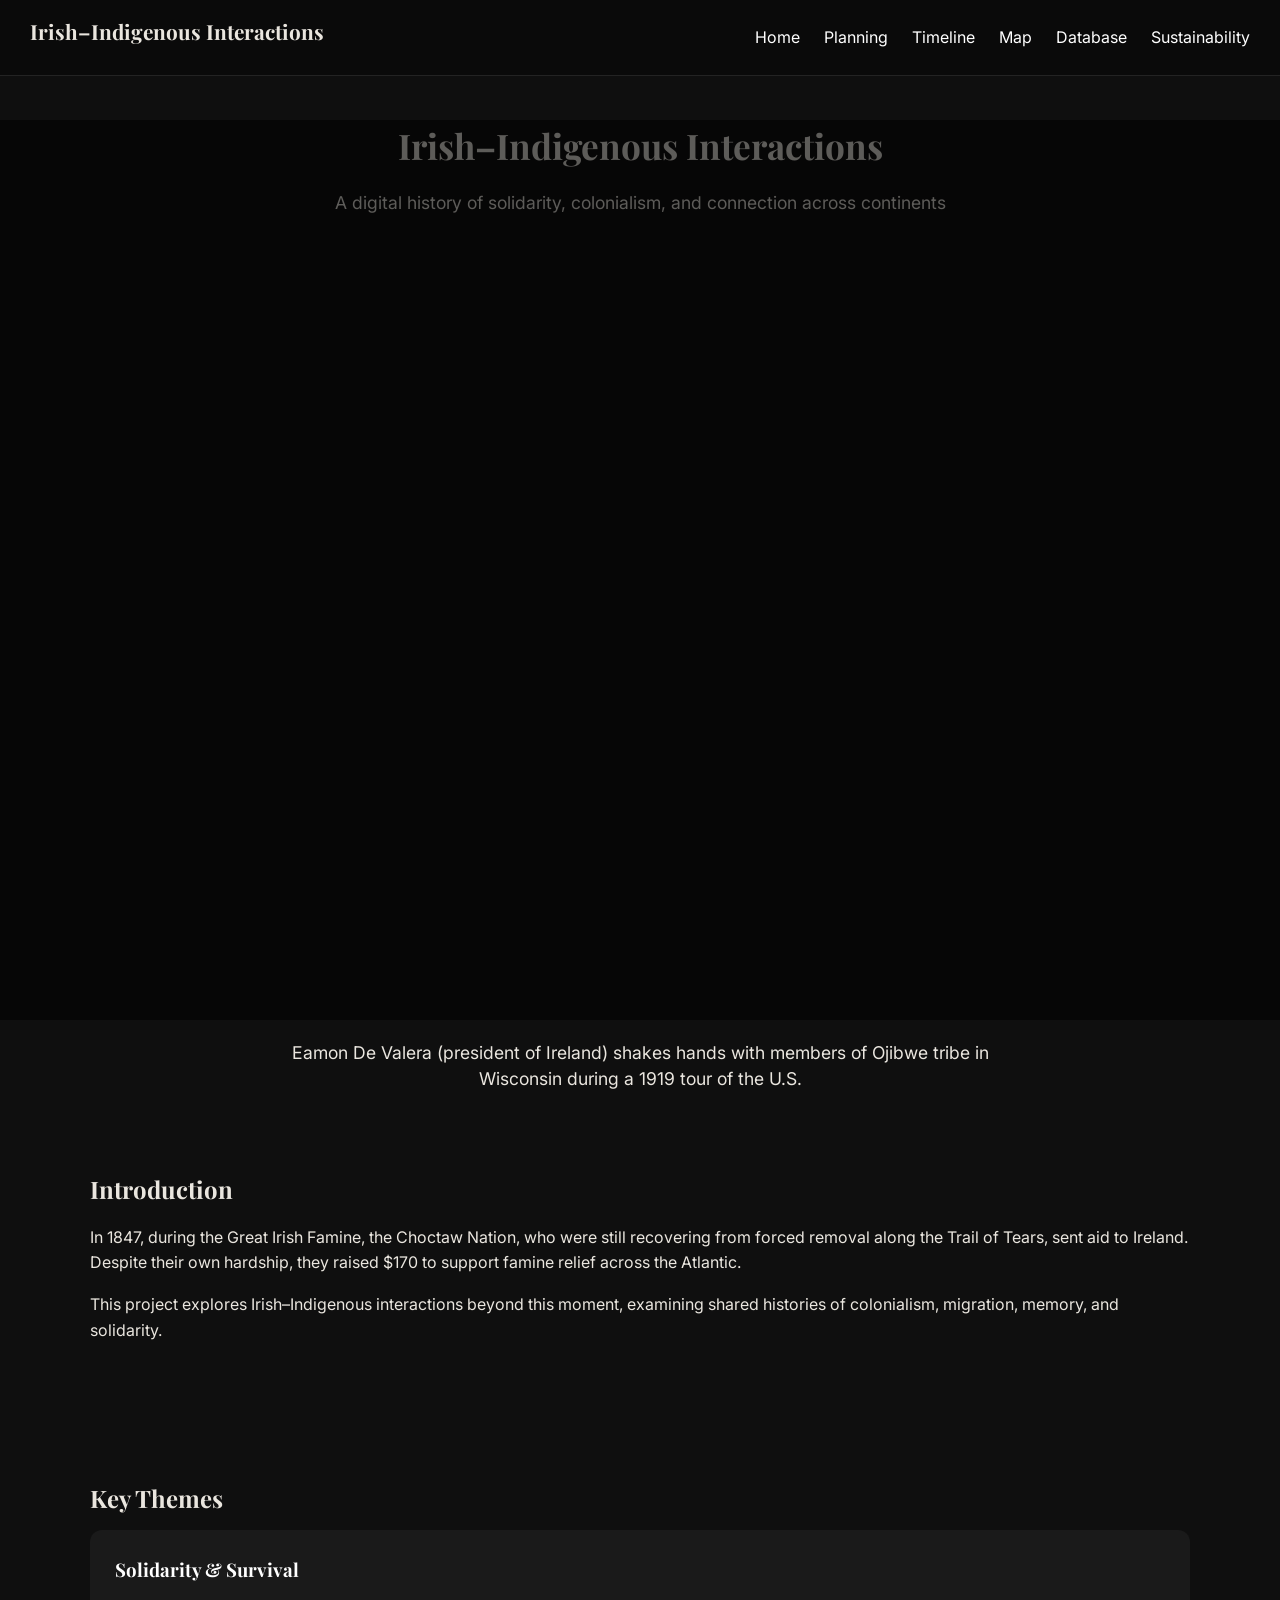
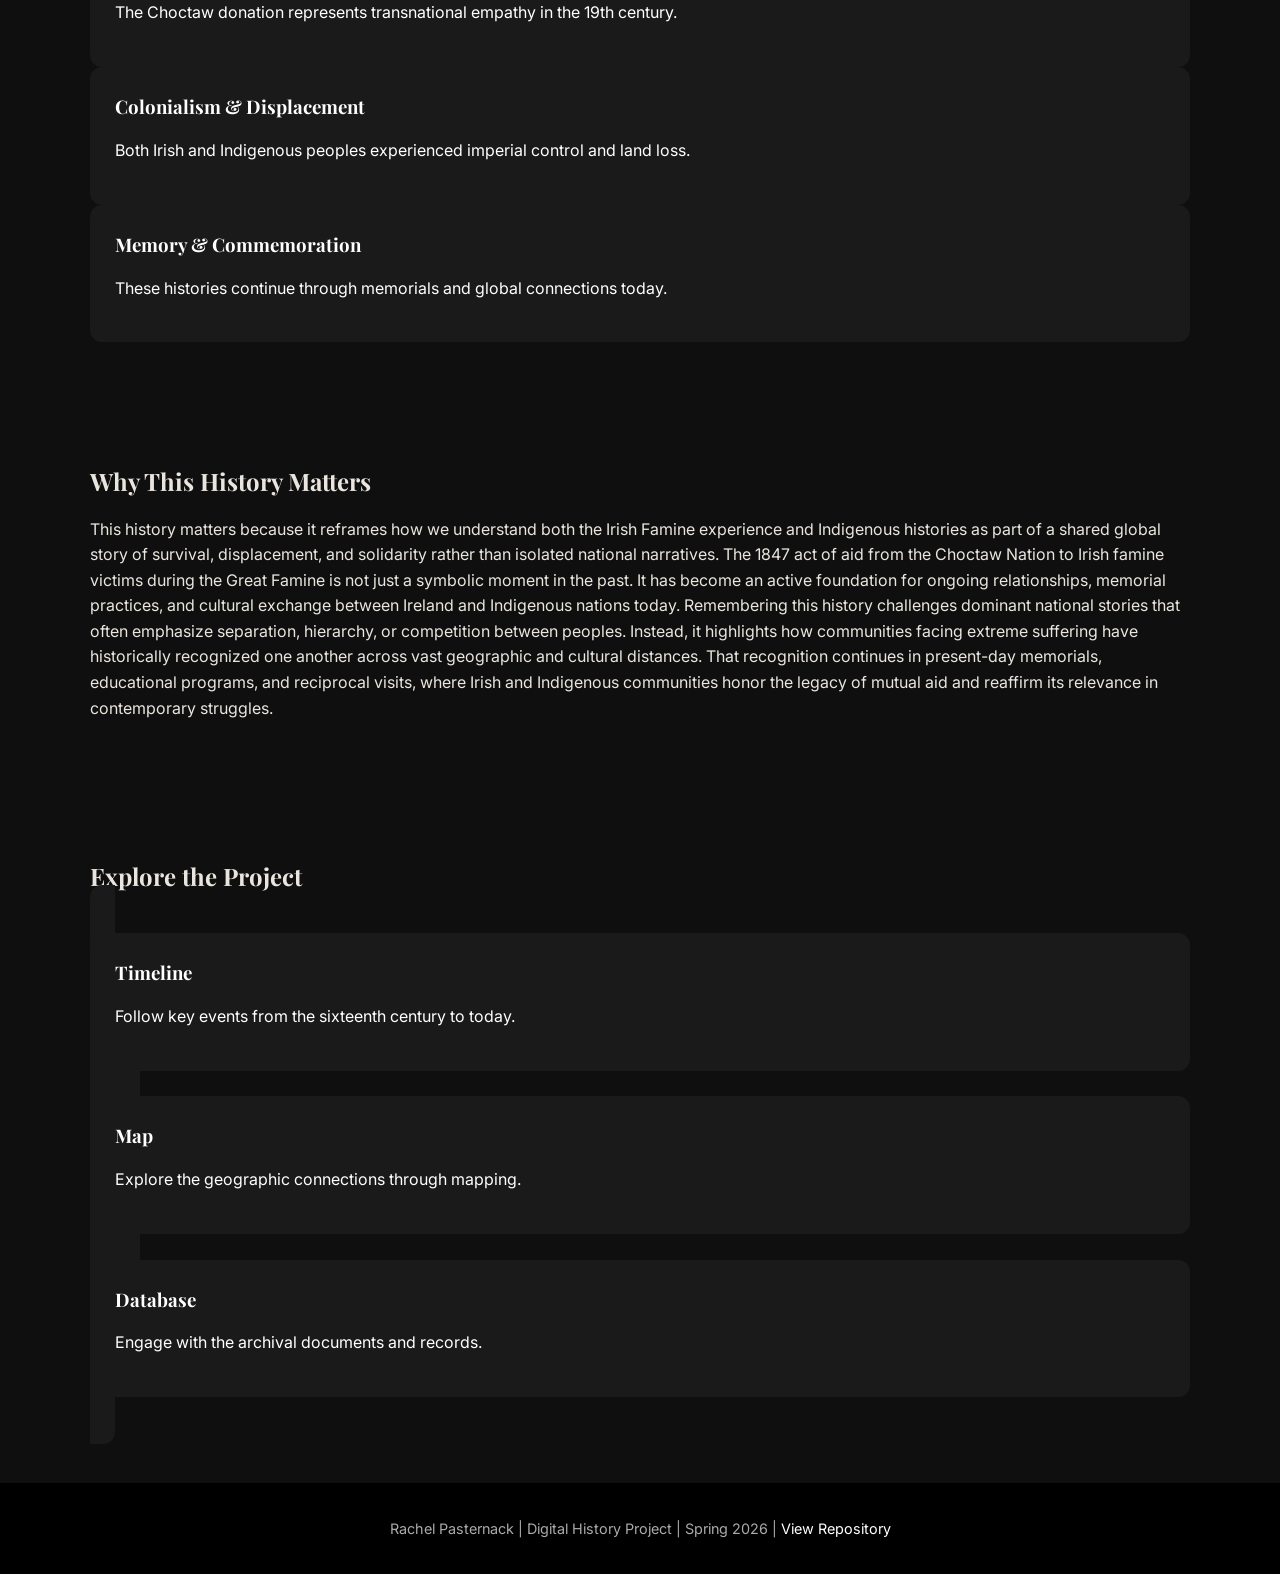
==== index.html @ ddba6d50 "Fix Main Text" ====
<!DOCTYPE html>
<html lang="en">
<head>
  <meta charset="UTF-8">
  <title>Irish–Indigenous Interactions</title>
  <meta name="viewport" content="width=device-width, initial-scale=1.0">

  <!-- External CSS -->
  <link rel="stylesheet" href="style.css">

  <!-- Fonts -->
  <link href="https://fonts.googleapis.com/css2?family=Playfair+Display:wght@400;700&family=Inter:wght@300;400;600&display=swap" rel="stylesheet">
</head>

<body>

<!-- NAVBAR -->
<nav>
  <div class="nav-container">
    <h1 class="logo">Irish–Indigenous Interactions</h1>
    <div class="nav-links">
      <a href="index.html">Home</a>
      <a href="planning.html">Planning</a>
      <a href="timeline.html">Timeline</a>
      <a href="map.html">Map</a>
      <a href="database.html">Database</a>
      <a href="sustainability.html">Sustainability</a>
    </div>
  </div>
</nav>

<!-- HERO -->
<header class="hero">
  <div class="overlay"></div>
  <div class="hero-caption">
    <h1>Irish–Indigenous Interactions</h1>
    <p>A digital history of solidarity, colonialism, and connection across continents</p>
  </div>
</header>

  <!-- Caption -->
  <div class="hero-caption">
    <p>
      Eamon De Valera (president of Ireland) shakes hands with members of Ojibwe tribe in Wisconsin during a 1919 tour of the U.S.
    </p>
  <header aria-label="Eamon De Valera shaking hands with members of the Ojibwe Nation in 1919 Wisconsin"></header>
  </div>
</header>

<!-- INTRO -->
<section class="section light">
  <div class="container">
    <h2>Introduction</h2>
    <p>
      In 1847, during the Great Irish Famine, the Choctaw Nation, who were still recovering from forced removal along the Trail of Tears, sent aid to Ireland. Despite their own hardship, they raised $170 to support famine relief across the Atlantic.
    </p>

    <p>
      This project explores Irish–Indigenous interactions beyond this moment, examining shared histories of colonialism, migration, memory, and solidarity.
    </p>
  </div>
</section>

<!-- THEMES -->
<section class="section dark">
  <div class="container">
    <h2>Key Themes</h2>

    <div class="grid">

      <div class="card">
        <h3>Solidarity & Survival</h3>
        <p>The Choctaw donation represents transnational empathy in the 19th century.</p>
      </div>

      <div class="card">
        <h3>Colonialism & Displacement</h3>
        <p>Both Irish and Indigenous peoples experienced imperial control and land loss.</p>
      </div>

      <div class="card">
        <h3>Memory & Commemoration</h3>
        <p>These histories continue through memorials and global connections today.</p>
      </div>

    </div>
  </div>
</section>

<!-- WHY IT MATTERS -->
<section class="section light">
  <div class="container">
    <h2>Why This History Matters</h2>

    <p>
      This history matters because it reframes how we understand both the Irish Famine experience and Indigenous histories as part of a shared global story of survival, displacement, and solidarity rather than isolated national narratives. The 1847 act of aid from the Choctaw Nation to Irish famine victims during the Great Famine is not just a symbolic moment in the past. It has become an active foundation for ongoing relationships, memorial practices, and cultural exchange between Ireland and Indigenous nations today. Remembering this history challenges dominant national stories that often emphasize separation, hierarchy, or competition between peoples. Instead, it highlights how communities facing extreme suffering have historically recognized one another across vast geographic and cultural distances. That recognition continues in present-day memorials, educational programs, and reciprocal visits, where Irish and Indigenous communities honor the legacy of mutual aid and reaffirm its relevance in contemporary struggles.
    </p>
  </div>
</section>

<!-- EXPLORE -->
<section class="section dark">
  <div class="container">
    <h2>Explore the Project</h2>

    <div class="grid">
      
      <a href="timeline.html" class="card">
        <div class="card">
          <h3>Timeline</h3>
          <p>Follow key events from the sixteenth century to today.</p>
        </div>
      </a>

      <a href="map.html" class="card">
        <div class="card">
          <h3>Map</h3>
          <p>Explore the geographic connections through mapping.</p>
        </div>
      </a>

      <a href="database.html" class="card">
        <div class="card">
          <h3>Database</h3>
          <p>Engage with the archival documents and records.</p>
        </div>
      </a>

    </div>
  </div>
</section>

<!-- FOOTER -->
<footer>
  <p>
    Rachel Pasternack | Digital History Project | Spring 2026 |
    <a href="https://github.com/rapasternack/Digital-History" target="_blank">View Repository</a>
  </p>
</footer>

</body>
</html>
---- style.css ----
/* =========================
   GLOBAL
========================= */
body {
  margin: 0;
  padding-top: 100px;
  font-family: 'Inter', sans-serif;
  background-color: #0f0f0f;
  color: #eae6df;
  line-height: 1.6;
}

h1, h2, h3 {
  font-family: 'Playfair Display', serif;
  margin: 0 0 12px 0;
}

/* container */
.container {
  max-width: 1100px;
  margin: auto;
  padding: 60px 20px;
}

/* =========================
   GLOBAL LINKS
========================= */

a {
  color: #ffffff;
  text-decoration: none;
}

a:visited {
  color: #ffffff;
}

a:hover {
  color: #c2a878;
  text-decoration: underline;
}

/* =========================
   NAV
========================= */
nav {
  position: fixed;
  top: 0;
  width: 100%;
  z-index: 1000;
  background: rgba(10,10,10,0.9);
  backdrop-filter: blur(6px);
  border-bottom: 1px solid rgba(255,255,255,0.1);
}

.nav-container {
  display: flex;
  justify-content: space-between;
  align-items: center;
  padding: 15px 30px;
}

.logo {
  font-size: 1.3rem;
}

.nav-links a {
  color: white;
  margin-left: 20px;
  text-decoration: none;
}

/* =========================
   HERO BACKGROUND
========================= */
.hero {
  height: 100vh;
  background: url('images/irish-indigenous.jpg') center/cover no-repeat;
  position: relative;
  justify-content: center;
  align-items: center;
}

/* DARK OVERLAY */
.overlay {
  position: absolute;
  inset: 0;
  background: rgba(0, 0, 0, 0.6);

  display: flex;
  flex-direction: column;
  justify-content: center;
  align-items: center;
  text-align: center;

}

/* HERO TEXT (TITLE + SUBTITLE) */
.overlay h1 {
  font-size: 4rem;        
  text-align: center;
  margin-bottom: 10px;
}

.overlay p {
  font-size: 1.5rem;     
  text-align: center;
  max-width: 800px;
  margin: 0 auto;
}

/* IMAGE CAPTION */
.hero-caption {
  font-size: 1.1rem;
  text-align: center;
  max-width: 700px;
  margin: 20px auto 0 auto;
  line-height: 1.5;
}

/* =========================
   MAIN CONTENT
========================= */
.container {
  padding: 60px 20px;
  max-width: 1100px;
  margin: auto;
}

/* CARD GRID */
.card-grid {
  display: grid;
  grid-template-columns: repeat(auto-fit, minmax(250px, 1fr));
  gap: 25px;
}

/* CARD STYLE */
.card {
  background: #1a1a1a;
  padding: 25px;
  border-radius: 12px;
  text-decoration: none;
  color: white;

  transition: transform 0.2s ease, box-shadow 0.2s ease;
}

.card h2 {
  font-family: 'Playfair Display', serif;
  margin-bottom: 10px;
}

.card:hover {
  transform: translateY(-5px);
  box-shadow: 0 10px 25px rgba(0,0,0,0.4);
}

/* =========================
   TIMELINE
========================= */
.timeline {
  margin: 60px 0;
  border-left: 2px solid rgba(255,255,255,0.15);
  padding-left: 40px;
}

/* MAIN CARD */
.timeline-item {
  display: flex;
  justify-content: space-between;
  gap: 25px;
  margin-bottom: 50px;
  padding: 25px;
  background: #1c1c1c;
  border-radius: 14px;
  border: 1px solid rgba(255,255,255,0.06);
  box-shadow: 0 10px 30px rgba(0,0,0,0.6);
}

/* LEFT TEXT */
.timeline-content {
  flex: 1;
}

/* DATE */
.timeline-date {
  font-size: 0.85rem;
  letter-spacing: 2px;
  text-transform: uppercase;
  color: #c2a878;
  margin-bottom: 10px;
}

/* RIGHT MEDIA */
.timeline-media {
  width: 180px;
  flex-shrink: 0;
  display: flex;
  flex-direction: column;
  align-items: flex-end;
}

/* IMAGE */
.timeline-img {
  width: 180px;
  height: 180px;
  object-fit: cover;
  border-radius: 10px;
  border: 3px solid #111;
  box-shadow: 0 8px 25px rgba(0,0,0,0.6);
}

/* CAPTION */
.timeline-caption {
  font-size: 0.8rem;
  color: #999;
  margin-top: 8px;
  text-align: right;
  max-width: 180px;
}

/* DATABASE PAGE */
.page-header {
  text-align: center;
  padding: 40px 20px;
  background: #111;
  color: #fff;
}

/* SEARCH BAR */
#searchInput {
  width: 100%;
  padding: 12px;
  margin-bottom: 20px;
  border-radius: 6px;
  border: none;
  font-size: 16px;
}

/* TABLE */
table {
  width: 100%;
  border-collapse: collapse;
  background: #1a1a1a;
  color: #eee;
}

th, td {
  padding: 12px;
  text-align: left;
  border-bottom: 1px solid #333;
}

th {
  background: #222;
  font-family: 'Playfair Display', serif;
}

tr:hover {
  background: #2a2a2a;
}

/* =========================
   MOBILE
========================= */
@media (max-width: 768px) {
  .timeline-item {
    flex-direction: column;
  }

  .timeline-media {
    width: 100%;
    align-items: flex-start;
  }

  .timeline-img {
    width: 100%;
    height: auto;
  }

  .caption {
    text-align: left;
    max-width: 100%;
  }
}


/* =========================
   FOOTER
========================= */
footer {
  background: #000;
  text-align: center;
  padding: 20px;
  font-size: 0.9rem;
  color: #aaa;
}
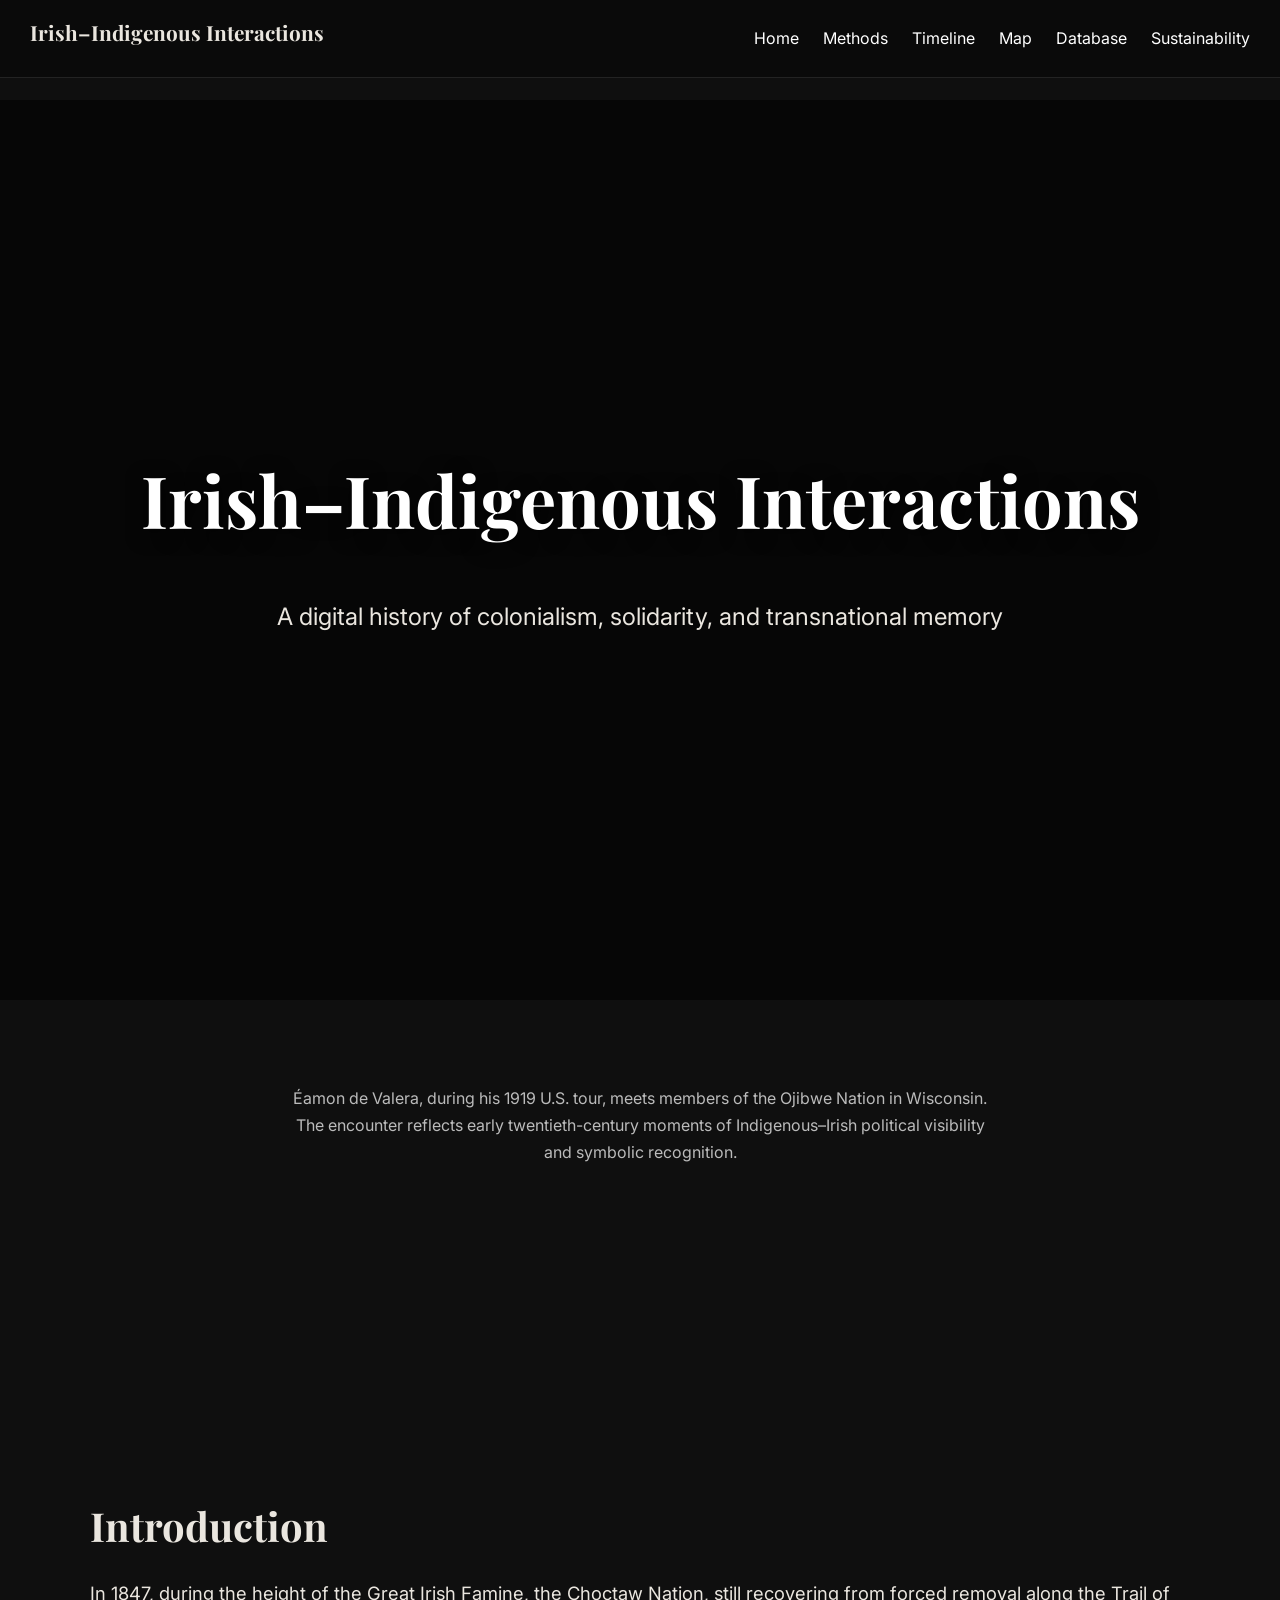
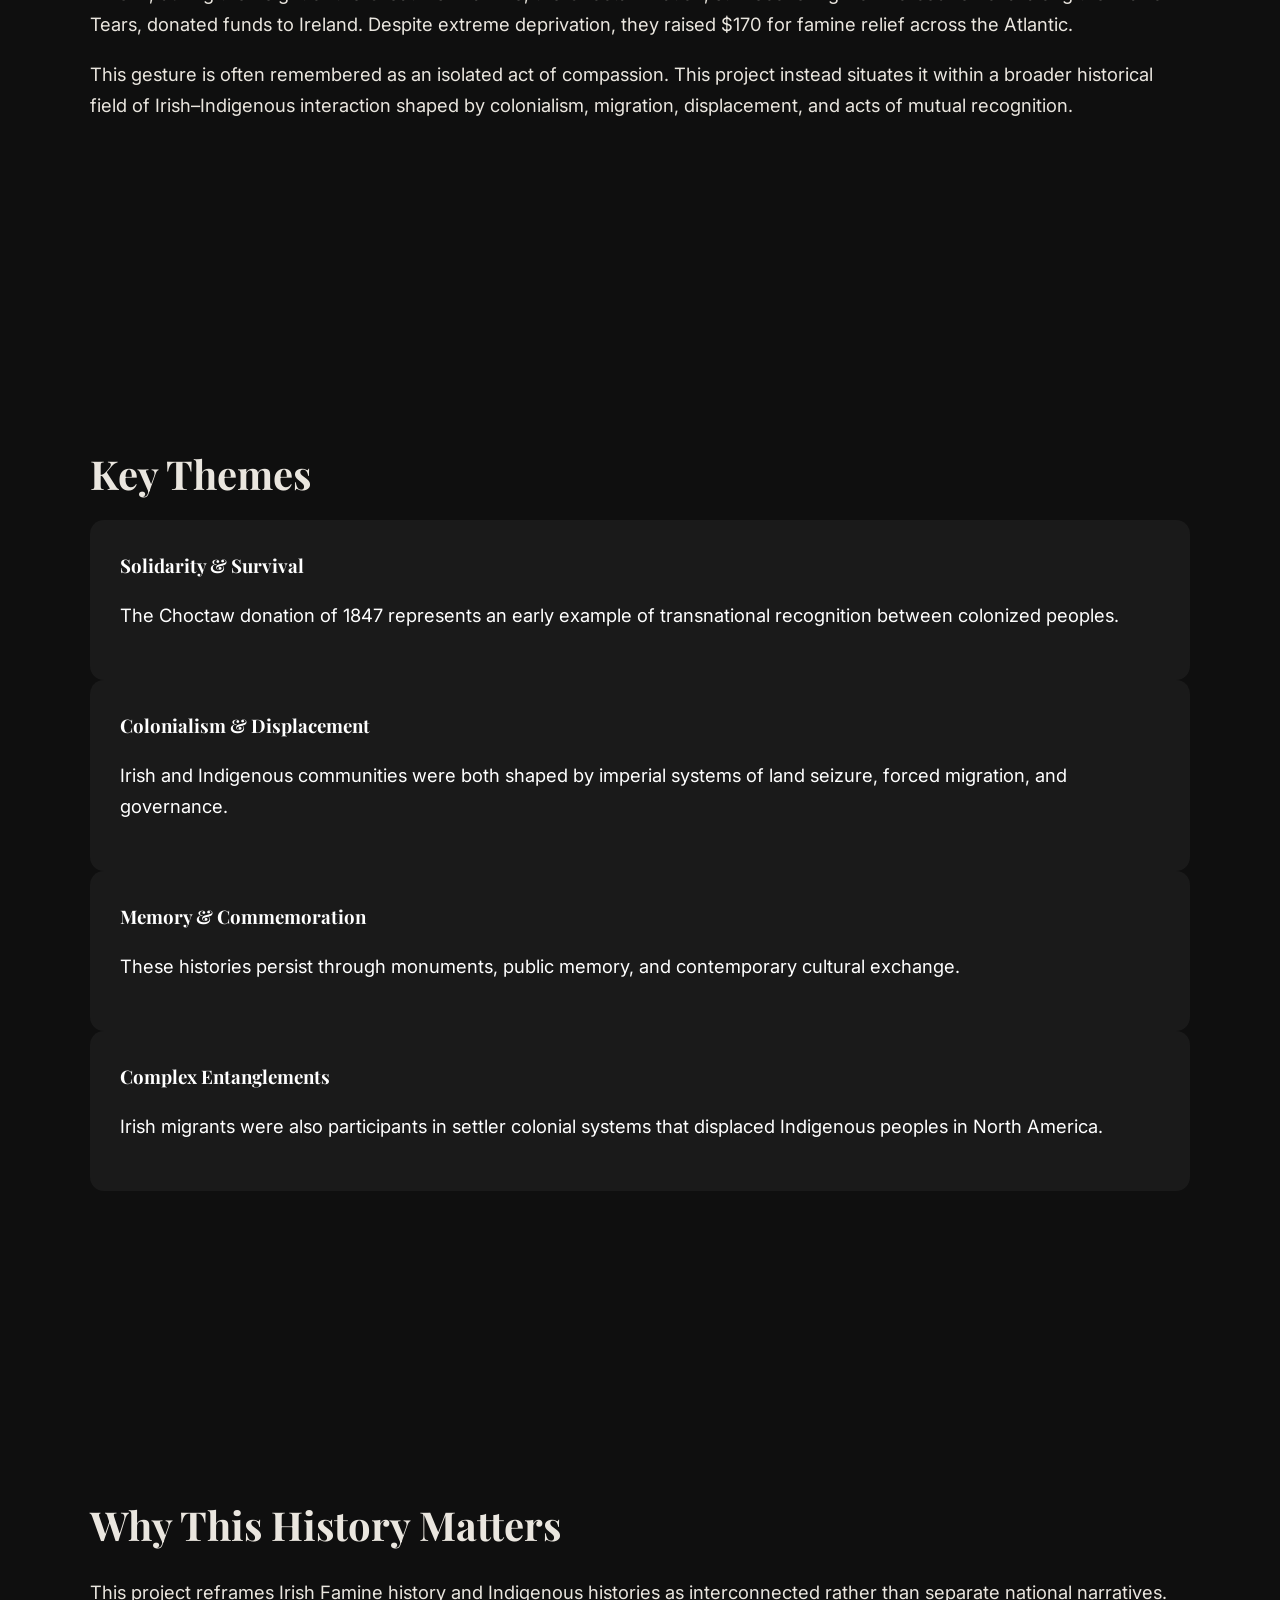
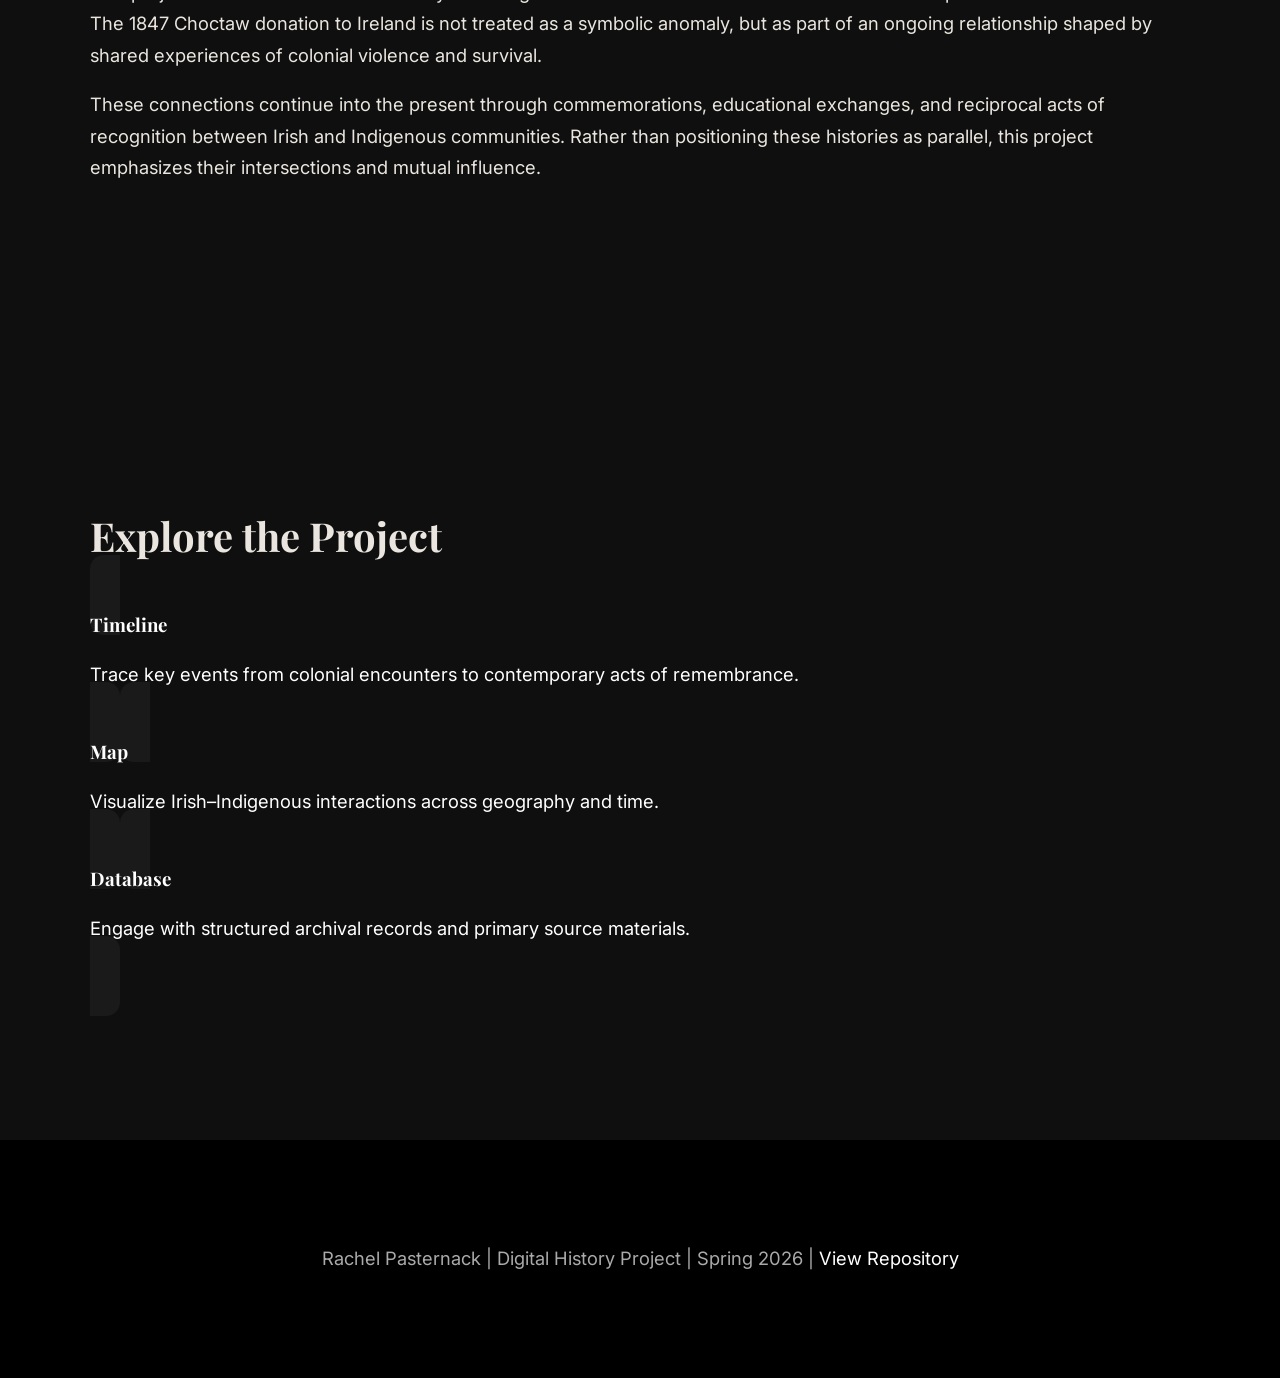
==== commit 8d94d986: "Final Touches" ====
--- a/index.html
+++ b/index.html
@@ -5,22 +5,23 @@
   <title>Irish–Indigenous Interactions</title>
   <meta name="viewport" content="width=device-width, initial-scale=1.0">
 
-  <!-- External CSS -->
   <link rel="stylesheet" href="style.css">
 
-  <!-- Fonts -->
   <link href="https://fonts.googleapis.com/css2?family=Playfair+Display:wght@400;700&family=Inter:wght@300;400;600&display=swap" rel="stylesheet">
+
+  <meta name="description" content="A digital history project exploring Irish–Indigenous interactions, colonialism, solidarity, and memory across time and space.">
 </head>
 
 <body>
 
-<!-- NAVBAR -->
+<!-- NAV -->
 <nav>
   <div class="nav-container">
     <h1 class="logo">Irish–Indigenous Interactions</h1>
+
     <div class="nav-links">
-      <a href="index.html">Home</a>
-      <a href="planning.html">Planning</a>
+      <a href="index.html" aria-current="page">Home</a>
+      <a href="methods.html">Methods</a>
       <a href="timeline.html">Timeline</a>
       <a href="map.html">Map</a>
       <a href="database.html">Database</a>
@@ -31,111 +32,127 @@
 
 <!-- HERO -->
 <header class="hero">
-  <div class="overlay"></div>
-  <div class="hero-caption">
+  <div class="overlay">
     <h1>Irish–Indigenous Interactions</h1>
-    <p>A digital history of solidarity, colonialism, and connection across continents</p>
+    <p>A digital history of colonialism, solidarity, and transnational memory</p>
   </div>
 </header>
 
-  <!-- Caption -->
-  <div class="hero-caption">
-    <p>
-      Eamon De Valera (president of Ireland) shakes hands with members of Ojibwe tribe in Wisconsin during a 1919 tour of the U.S.
+<!-- HERO CAPTION (FIXED STRUCTURE) -->
+<section class="section" style="padding-top:0;">
+  <div class="container">
+    <p class="hero-caption">
+      Éamon de Valera, during his 1919 U.S. tour, meets members of the Ojibwe Nation in Wisconsin.
+      The encounter reflects early twentieth-century moments of Indigenous–Irish political visibility and symbolic recognition.
     </p>
-  <header aria-label="Eamon De Valera shaking hands with members of the Ojibwe Nation in 1919 Wisconsin"></header>
   </div>
-</header>
+</section>
 
 <!-- INTRO -->
 <section class="section light">
   <div class="container">
+
     <h2>Introduction</h2>
+
     <p>
-      In 1847, during the Great Irish Famine, the Choctaw Nation, who were still recovering from forced removal along the Trail of Tears, sent aid to Ireland. Despite their own hardship, they raised $170 to support famine relief across the Atlantic.
+      In 1847, during the height of the Great Irish Famine, the Choctaw Nation, still recovering from forced removal along the Trail of Tears, donated funds to Ireland. Despite extreme deprivation, they raised $170 for famine relief across the Atlantic.
     </p>
 
     <p>
-      This project explores Irish–Indigenous interactions beyond this moment, examining shared histories of colonialism, migration, memory, and solidarity.
+      This gesture is often remembered as an isolated act of compassion. This project instead situates it within a broader historical field of Irish–Indigenous interaction shaped by colonialism, migration, displacement, and acts of mutual recognition.
     </p>
+
   </div>
 </section>
 
 <!-- THEMES -->
 <section class="section dark">
   <div class="container">
+
     <h2>Key Themes</h2>
 
     <div class="grid">
 
       <div class="card">
         <h3>Solidarity & Survival</h3>
-        <p>The Choctaw donation represents transnational empathy in the 19th century.</p>
+        <p>The Choctaw donation of 1847 represents an early example of transnational recognition between colonized peoples.</p>
       </div>
 
       <div class="card">
         <h3>Colonialism & Displacement</h3>
-        <p>Both Irish and Indigenous peoples experienced imperial control and land loss.</p>
+        <p>Irish and Indigenous communities were both shaped by imperial systems of land seizure, forced migration, and governance.</p>
       </div>
 
       <div class="card">
         <h3>Memory & Commemoration</h3>
-        <p>These histories continue through memorials and global connections today.</p>
+        <p>These histories persist through monuments, public memory, and contemporary cultural exchange.</p>
+      </div>
+
+      <div class="card">
+        <h3>Complex Entanglements</h3>
+        <p>Irish migrants were also participants in settler colonial systems that displaced Indigenous peoples in North America.</p>
       </div>
 
     </div>
+
   </div>
 </section>
 
 <!-- WHY IT MATTERS -->
 <section class="section light">
   <div class="container">
+
     <h2>Why This History Matters</h2>
 
     <p>
-      This history matters because it reframes how we understand both the Irish Famine experience and Indigenous histories as part of a shared global story of survival, displacement, and solidarity rather than isolated national narratives. The 1847 act of aid from the Choctaw Nation to Irish famine victims during the Great Famine is not just a symbolic moment in the past. It has become an active foundation for ongoing relationships, memorial practices, and cultural exchange between Ireland and Indigenous nations today. Remembering this history challenges dominant national stories that often emphasize separation, hierarchy, or competition between peoples. Instead, it highlights how communities facing extreme suffering have historically recognized one another across vast geographic and cultural distances. That recognition continues in present-day memorials, educational programs, and reciprocal visits, where Irish and Indigenous communities honor the legacy of mutual aid and reaffirm its relevance in contemporary struggles.
+      This project reframes Irish Famine history and Indigenous histories as interconnected rather than separate national narratives. The 1847 Choctaw donation to Ireland is not treated as a symbolic anomaly, but as part of an ongoing relationship shaped by shared experiences of colonial violence and survival.
     </p>
+
+    <p>
+      These connections continue into the present through commemorations, educational exchanges, and reciprocal acts of recognition between Irish and Indigenous communities. Rather than positioning these histories as parallel, this project emphasizes their intersections and mutual influence.
+    </p>
+
   </div>
 </section>
 
 <!-- EXPLORE -->
 <section class="section dark">
   <div class="container">
+
     <h2>Explore the Project</h2>
 
     <div class="grid">
-      
+
       <a href="timeline.html" class="card">
-        <div class="card">
-          <h3>Timeline</h3>
-          <p>Follow key events from the sixteenth century to today.</p>
-        </div>
+        <h3>Timeline</h3>
+        <p>Trace key events from colonial encounters to contemporary acts of remembrance.</p>
       </a>
 
       <a href="map.html" class="card">
-        <div class="card">
-          <h3>Map</h3>
-          <p>Explore the geographic connections through mapping.</p>
-        </div>
+        <h3>Map</h3>
+        <p>Visualize Irish–Indigenous interactions across geography and time.</p>
       </a>
 
       <a href="database.html" class="card">
-        <div class="card">
-          <h3>Database</h3>
-          <p>Engage with the archival documents and records.</p>
-        </div>
+        <h3>Database</h3>
+        <p>Engage with structured archival records and primary source materials.</p>
       </a>
 
     </div>
+
   </div>
 </section>
 
 <!-- FOOTER -->
 <footer>
-  <p>
-    Rachel Pasternack | Digital History Project | Spring 2026 |
-    <a href="https://github.com/rapasternack/Digital-History" target="_blank">View Repository</a>
-  </p>
+  <div class="container">
+    <p>
+      Rachel Pasternack | Digital History Project | Spring 2026 |
+      <a href="https://github.com/rapasternack/Digital-History" target="_blank" rel="noopener">
+        View Repository
+      </a>
+    </p>
+  </div>
 </footer>
 
 </body>
--- a/style.css
+++ b/style.css
@@ -7,12 +7,21 @@
   font-family: 'Inter', sans-serif;
   background-color: #0f0f0f;
   color: #eae6df;
-  line-height: 1.6;
+  line-height: 1.7;
 }
 
 h1, h2, h3 {
   font-family: 'Playfair Display', serif;
   margin: 0 0 12px 0;
+}
+
+/* TYPOGRAPHY HIERARCHY */
+h2 {
+  font-size: 2.5rem;
+}
+
+p {
+  font-size: 1.15rem;
 }
 
 /* container */
@@ -22,10 +31,14 @@
   padding: 60px 20px;
 }
 
+/* SECTIONS */
+.section {
+  padding: 90px 0px;
+}
+
 /* =========================
    GLOBAL LINKS
 ========================= */
-
 a {
   color: #ffffff;
   text-decoration: none;
@@ -64,24 +77,42 @@
   font-size: 1.3rem;
 }
 
+/* NAV ANIMATION */
 .nav-links a {
   color: white;
   margin-left: 20px;
-  text-decoration: none;
-}
-
-/* =========================
-   HERO BACKGROUND
+  position: relative;
+}
+
+.nav-links a::after {
+  content: '';
+  position: absolute;
+  bottom: -5px;
+  left: 0;
+  width: 0%;
+  height: 2px;
+  background: #c2a878;
+  transition: 0.3s;
+}
+
+.nav-links a:hover::after {
+  width: 100%;
+}
+
+/* =========================
+   HERO
 ========================= */
 .hero {
   height: 100vh;
   background: url('images/irish-indigenous.jpg') center/cover no-repeat;
   position: relative;
+
+  display: flex;
   justify-content: center;
   align-items: center;
 }
 
-/* DARK OVERLAY */
+/* OVERLAY */
 .overlay {
   position: absolute;
   inset: 0;
@@ -92,67 +123,56 @@
   justify-content: center;
   align-items: center;
   text-align: center;
-
-}
-
-/* HERO TEXT (TITLE + SUBTITLE) */
+}
+
+/* HERO TEXT */
 .overlay h1 {
-  font-size: 4rem;        
-  text-align: center;
-  margin-bottom: 10px;
+  font-size: 4.5rem;
+  color: #ffffff;
+  font-weight: 700;
+  text-shadow: 0 4px 20px rgba(0,0,0,0.7);
 }
 
 .overlay p {
-  font-size: 1.5rem;     
-  text-align: center;
+  font-size: 1.5rem;
   max-width: 800px;
-  margin: 0 auto;
-}
-
-/* IMAGE CAPTION */
+}
+
+/* CAPTION */
 .hero-caption {
-  font-size: 1.1rem;
+  font-size: 1rem;
   text-align: center;
   max-width: 700px;
-  margin: 20px auto 0 auto;
-  line-height: 1.5;
-}
-
-/* =========================
-   MAIN CONTENT
-========================= */
-.container {
-  padding: 60px 20px;
-  max-width: 1100px;
-  margin: auto;
-}
-
-/* CARD GRID */
+  margin: 25px auto;
+  color: #bbb;
+}
+
+/* =========================
+   CARDS
+========================= */
 .card-grid {
   display: grid;
   grid-template-columns: repeat(auto-fit, minmax(250px, 1fr));
-  gap: 25px;
-}
-
-/* CARD STYLE */
+  gap: 30px;
+}
+
 .card {
   background: #1a1a1a;
-  padding: 25px;
-  border-radius: 12px;
-  text-decoration: none;
+  padding: 30px;
+  border-radius: 14px;
   color: white;
 
-  transition: transform 0.2s ease, box-shadow 0.2s ease;
-}
-
-.card h2 {
-  font-family: 'Playfair Display', serif;
+  transition: all 0.3s ease;
+}
+
+.card h3 {
   margin-bottom: 10px;
 }
 
+/* CARD HOVER UPGRADE */
 .card:hover {
-  transform: translateY(-5px);
-  box-shadow: 0 10px 25px rgba(0,0,0,0.4);
+  transform: translateY(-8px) scale(1.02);
+  box-shadow: 0 15px 40px rgba(0,0,0,0.6);
 }
 
 /* =========================
@@ -164,7 +184,6 @@
   padding-left: 40px;
 }
 
-/* MAIN CARD */
 .timeline-item {
   display: flex;
   justify-content: space-between;
@@ -177,12 +196,10 @@
   box-shadow: 0 10px 30px rgba(0,0,0,0.6);
 }
 
-/* LEFT TEXT */
 .timeline-content {
   flex: 1;
 }
 
-/* DATE */
 .timeline-date {
   font-size: 0.85rem;
   letter-spacing: 2px;
@@ -191,7 +208,6 @@
   margin-bottom: 10px;
 }
 
-/* RIGHT MEDIA */
 .timeline-media {
   width: 180px;
   flex-shrink: 0;
@@ -200,60 +216,51 @@
   align-items: flex-end;
 }
 
-/* IMAGE */
 .timeline-img {
   width: 180px;
   height: 180px;
   object-fit: cover;
   border-radius: 10px;
   border: 3px solid #111;
-  box-shadow: 0 8px 25px rgba(0,0,0,0.6);
-}
-
-/* CAPTION */
+}
+
 .timeline-caption {
   font-size: 0.8rem;
   color: #999;
   margin-top: 8px;
   text-align: right;
-  max-width: 180px;
-}
-
-/* DATABASE PAGE */
+}
+
+/* =========================
+   DATABASE
+========================= */
 .page-header {
   text-align: center;
   padding: 40px 20px;
   background: #111;
-  color: #fff;
-}
-
-/* SEARCH BAR */
+}
+
 #searchInput {
   width: 100%;
   padding: 12px;
   margin-bottom: 20px;
   border-radius: 6px;
   border: none;
-  font-size: 16px;
-}
-
-/* TABLE */
+}
+
 table {
   width: 100%;
   border-collapse: collapse;
   background: #1a1a1a;
-  color: #eee;
 }
 
 th, td {
   padding: 12px;
-  text-align: left;
   border-bottom: 1px solid #333;
 }
 
 th {
   background: #222;
-  font-family: 'Playfair Display', serif;
 }
 
 tr:hover {
@@ -261,9 +268,33 @@
 }
 
 /* =========================
+   FOOTER
+========================= */
+footer {
+  background: #000;
+  text-align: center;
+  padding: 25px;
+  font-size: 0.9rem;
+  color: #aaa;
+}
+
+/* =========================
    MOBILE
 ========================= */
 @media (max-width: 768px) {
+
+  .overlay h1 {
+    font-size: 2.5rem;
+  }
+
+  .overlay p {
+    font-size: 1.2rem;
+  }
+
+  h2 {
+    font-size: 2rem;
+  }
+
   .timeline-item {
     flex-direction: column;
   }
@@ -277,21 +308,4 @@
     width: 100%;
     height: auto;
   }
-
-  .caption {
-    text-align: left;
-    max-width: 100%;
-  }
-}
-
-
-/* =========================
-   FOOTER
-========================= */
-footer {
-  background: #000;
-  text-align: center;
-  padding: 20px;
-  font-size: 0.9rem;
-  color: #aaa;
 }
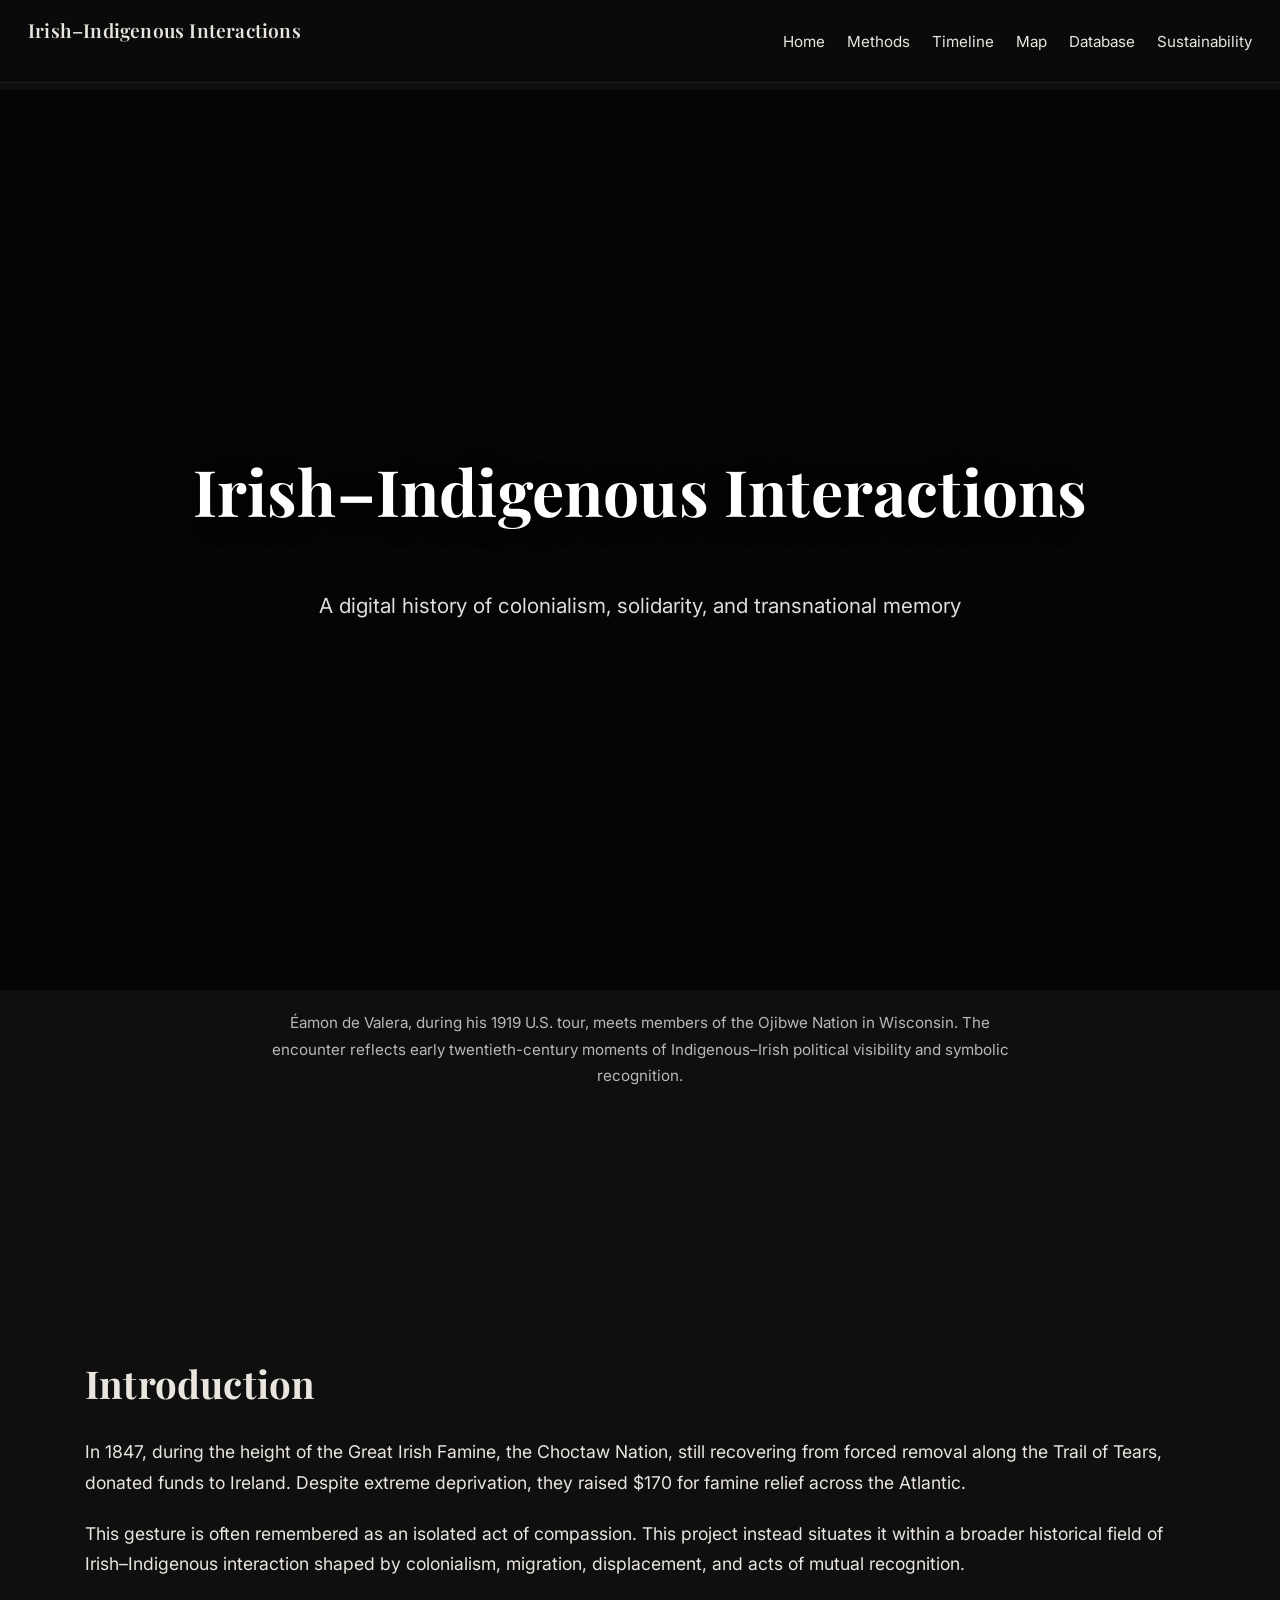
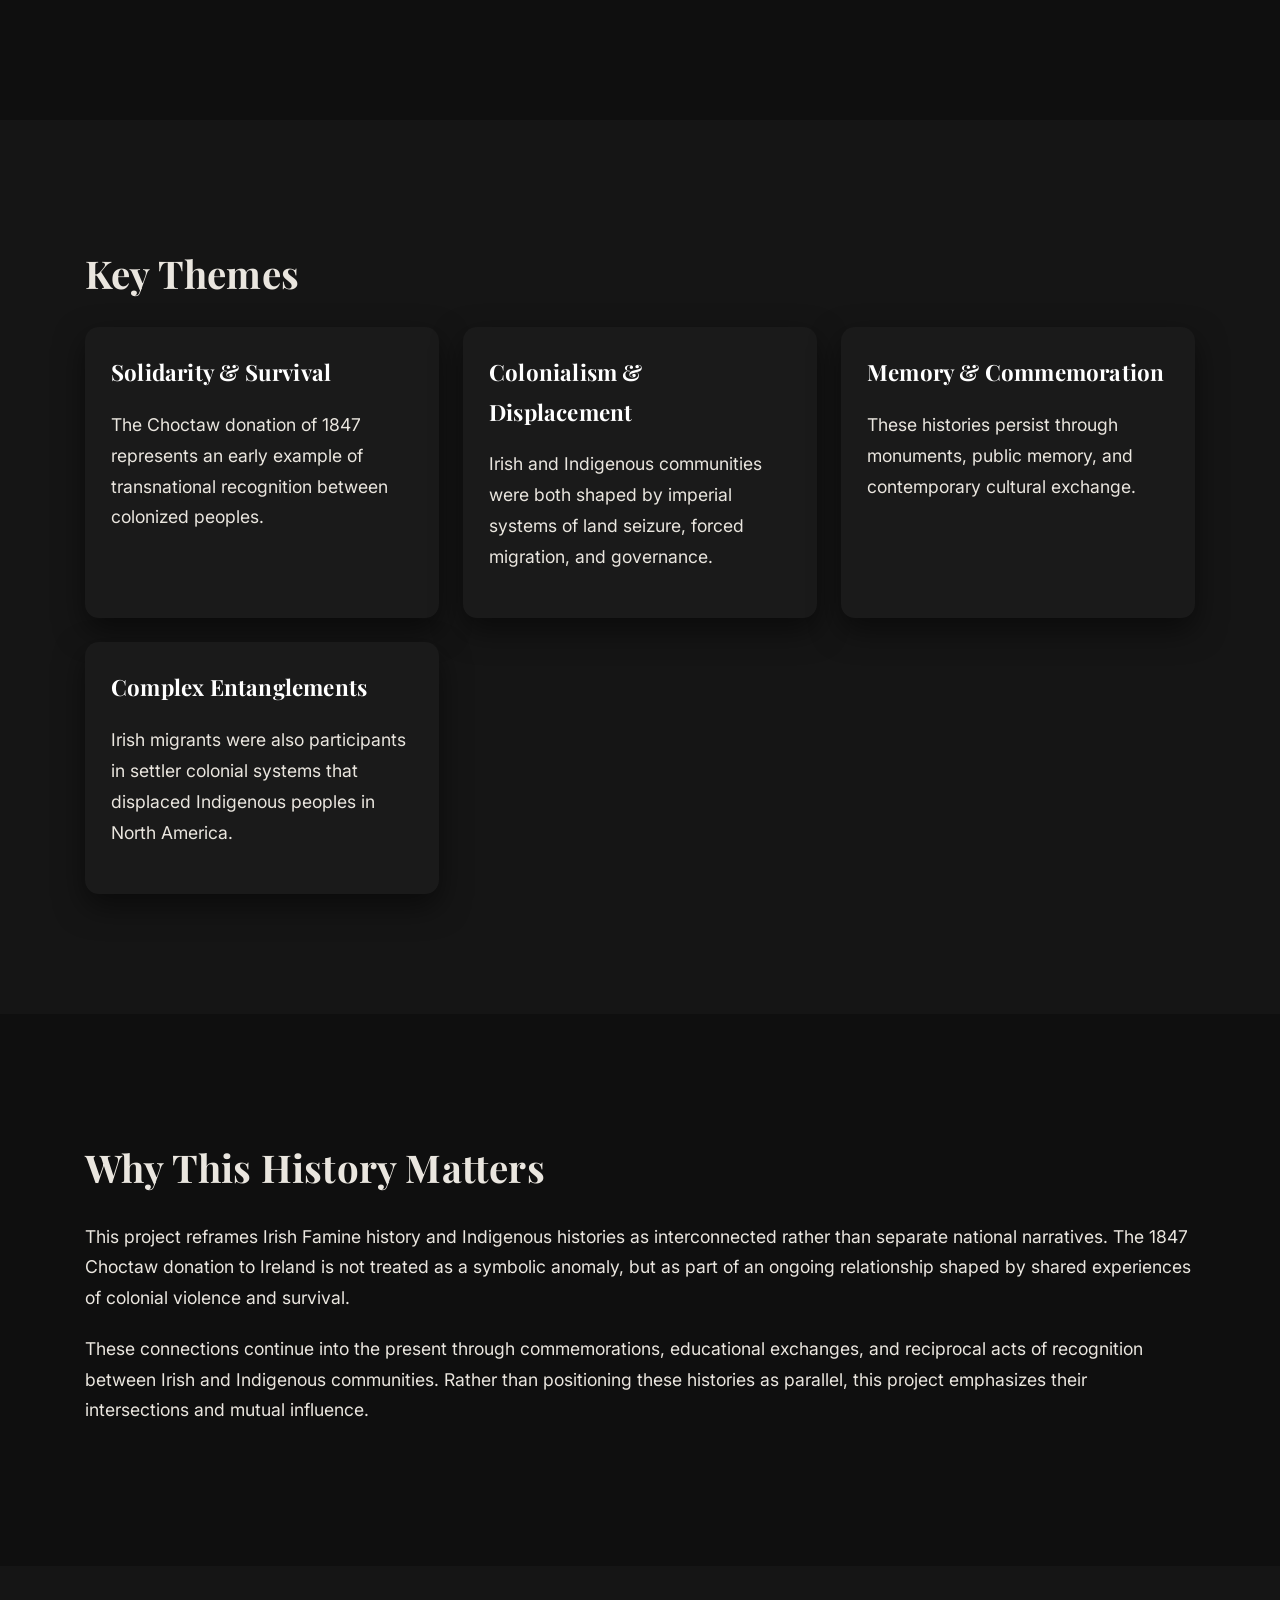
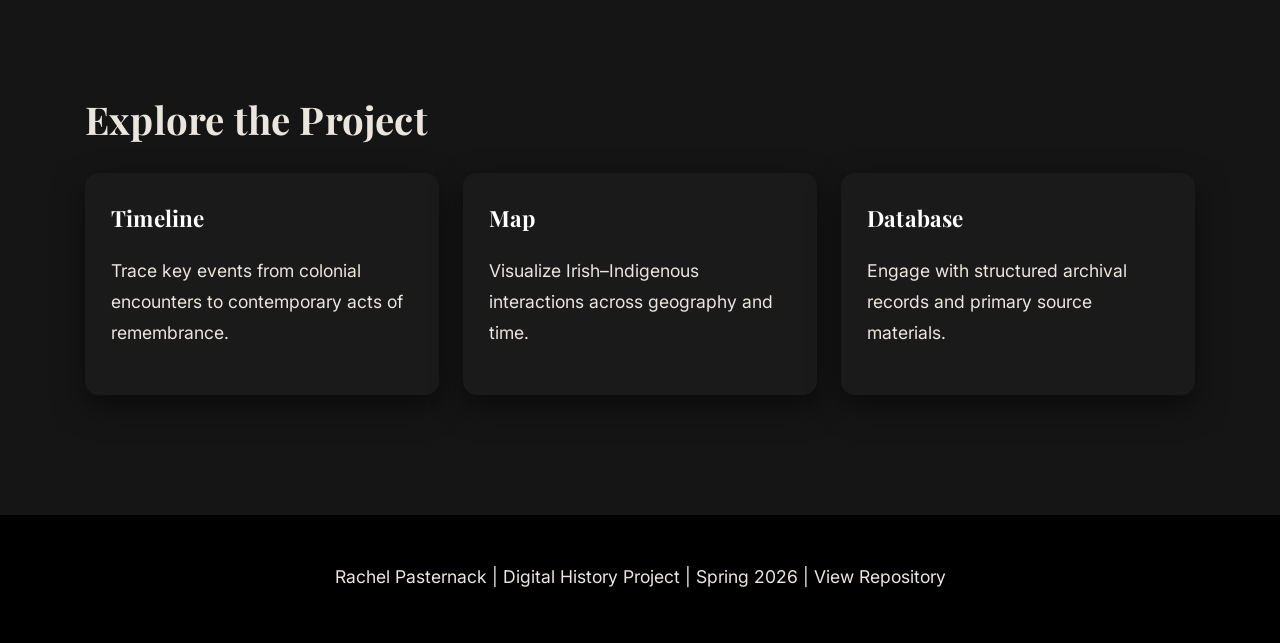
==== commit 1759ad33: "Fixed Gray Text" ====
--- a/index.html
+++ b/index.html
@@ -38,7 +38,7 @@
   </div>
 </header>
 
-<!-- HERO CAPTION (FIXED STRUCTURE) -->
+<!-- HERO CAPTION -->
 <section class="section" style="padding-top:0;">
   <div class="container">
     <p class="hero-caption">
--- a/style.css
+++ b/style.css
@@ -1,98 +1,138 @@
 /* =========================
-   GLOBAL
-========================= */
+   DESIGN
+========================= */
+:root {
+  --bg: #0f0f0f;
+  --bg-alt: #151515;
+  --surface: #1a1a1a;
+  --surface-2: #222;
+  --text: #eae6df;
+  --muted: #b8b8b8;
+  --accent: #c2a878;
+
+  --radius-sm: 8px;
+  --radius-md: 14px;
+
+  --space-xs: 10px;
+  --space-sm: 20px;
+  --space-md: 40px;
+  --space-lg: 80px;
+  --space-xl: 120px;
+
+  --shadow: 0 12px 30px rgba(0,0,0,0.5);
+}
+
+/* =========================
+   GLOBAL BASE
+========================= */
+* {
+  box-sizing: border-box;
+}
+
 body {
   margin: 0;
-  padding-top: 100px;
-  font-family: 'Inter', sans-serif;
-  background-color: #0f0f0f;
-  color: #eae6df;
-  line-height: 1.7;
+  padding-top: 90px;
+  font-family: "Inter", sans-serif;
+  background: var(--bg);
+  color: var(--text);
+  line-height: 1.75;
 }
 
 h1, h2, h3 {
-  font-family: 'Playfair Display', serif;
-  margin: 0 0 12px 0;
-}
-
-/* TYPOGRAPHY HIERARCHY */
+  font-family: "Playfair Display", serif;
+  margin: 0 0 var(--space-sm) 0;
+  letter-spacing: 0.2px;
+}
+
 h2 {
-  font-size: 2.5rem;
+  font-size: 2.4rem;
+}
+
+h3 {
+  font-size: 1.4rem;
 }
 
 p {
-  font-size: 1.15rem;
-}
-
-/* container */
+  font-size: 1.1rem;
+  margin-bottom: var(--space-sm);
+  color: var(--text);
+}
+
+/* =========================
+   LAYOUT SYSTEM
+========================= */
 .container {
-  max-width: 1100px;
-  margin: auto;
-  padding: 60px 20px;
-}
-
-/* SECTIONS */
+  max-width: 1150px;
+  margin: 0 auto;
+  padding: 0 20px;
+}
+
 .section {
-  padding: 90px 0px;
-}
-
-/* =========================
-   GLOBAL LINKS
+  padding: var(--space-xl) 0;
+}
+
+.section.light {
+  background: var(--bg);
+}
+
+.section.dark {
+  background: var(--bg-alt);
+}
+
+/* =========================
+   LINKS
 ========================= */
 a {
-  color: #ffffff;
+  color: var(--text);
   text-decoration: none;
-}
-
-a:visited {
-  color: #ffffff;
+  transition: color 0.2s ease;
 }
 
 a:hover {
-  color: #c2a878;
-  text-decoration: underline;
-}
-
-/* =========================
-   NAV
+  color: var(--accent);
+}
+
+/* =========================
+   NAVIGATION
 ========================= */
 nav {
   position: fixed;
   top: 0;
   width: 100%;
   z-index: 1000;
-  background: rgba(10,10,10,0.9);
-  backdrop-filter: blur(6px);
-  border-bottom: 1px solid rgba(255,255,255,0.1);
+
+  background: rgba(10,10,10,0.85);
+  backdrop-filter: blur(10px);
+  border-bottom: 1px solid rgba(255,255,255,0.08);
 }
 
 .nav-container {
   display: flex;
   justify-content: space-between;
   align-items: center;
-  padding: 15px 30px;
+  padding: 14px 28px;
 }
 
 .logo {
-  font-size: 1.3rem;
-}
-
-/* NAV ANIMATION */
+  font-size: 1.2rem;
+  font-weight: 600;
+}
+
 .nav-links a {
-  color: white;
-  margin-left: 20px;
+  margin-left: 18px;
+  font-size: 0.95rem;
   position: relative;
 }
 
 .nav-links a::after {
-  content: '';
+  content: "";
   position: absolute;
-  bottom: -5px;
   left: 0;
+  bottom: -6px;
   width: 0%;
   height: 2px;
-  background: #c2a878;
-  transition: 0.3s;
+  background: var(--accent);
+  transition: width 0.25s ease;
 }
 
 .nav-links a:hover::after {
@@ -108,71 +148,73 @@
   position: relative;
 
   display: flex;
+  align-items: center;
   justify-content: center;
-  align-items: center;
-}
-
-/* OVERLAY */
+  text-align: center;
+}
+
 .overlay {
   position: absolute;
   inset: 0;
-  background: rgba(0, 0, 0, 0.6);
+  background: rgba(0,0,0,0.65);
 
   display: flex;
   flex-direction: column;
   justify-content: center;
   align-items: center;
+  padding: var(--space-md);
+}
+
+.overlay h1 {
+  font-size: 4rem;
+  color: white;
+  text-shadow: 0 4px 25px rgba(0,0,0,0.8);
+}
+
+.overlay p {
+  font-size: 1.3rem;
+  max-width: 750px;
+  color: #ddd;
+}
+
+/* HERO CAPTION */
+.hero-caption {
   text-align: center;
-}
-
-/* HERO TEXT */
-.overlay h1 {
-  font-size: 4.5rem;
-  color: #ffffff;
-  font-weight: 700;
-  text-shadow: 0 4px 20px rgba(0,0,0,0.7);
-}
-
-.overlay p {
-  font-size: 1.5rem;
-  max-width: 800px;
-}
-
-/* CAPTION */
-.hero-caption {
-  font-size: 1rem;
-  text-align: center;
-  max-width: 700px;
-  margin: 25px auto;
-  color: #bbb;
+  font-size: 0.95rem;
+  color: var(--muted);
+  max-width: 750px;
+  margin: 20px auto;
+}
+
+/* =========================
+   GRID SYSTEM
+========================= */
+.grid {
+  display: grid;
+  grid-template-columns: repeat(auto-fit, minmax(260px, 1fr));
+  gap: 24px;
 }
 
 /* =========================
    CARDS
 ========================= */
-.card-grid {
-  display: grid;
-  grid-template-columns: repeat(auto-fit, minmax(250px, 1fr));
-  gap: 30px;
-}
-
 .card {
-  background: #1a1a1a;
-  padding: 30px;
-  border-radius: 14px;
-  color: white;
-
-  transition: all 0.3s ease;
+  background: var(--surface);
+  padding: 26px;
+  border-radius: var(--radius-md);
+  box-shadow: var(--shadow);
+  transition: transform 0.25s ease, box-shadow 0.25s ease;
+  color: var(--text);
+}
+
+.card:hover {
+  transform: translateY(-6px);
+  box-shadow: 0 18px 45px rgba(0,0,0,0.65);
 }
 
 .card h3 {
   margin-bottom: 10px;
-}
-
-/* CARD HOVER UPGRADE */
-.card:hover {
-  transform: translateY(-8px) scale(1.02);
-  box-shadow: 0 15px 40px rgba(0,0,0,0.6);
+  color: white;
 }
 
 /* =========================
@@ -180,20 +222,20 @@
 ========================= */
 .timeline {
   margin: 60px 0;
-  border-left: 2px solid rgba(255,255,255,0.15);
+  border-left: 2px solid rgba(255,255,255,0.12);
   padding-left: 40px;
 }
 
 .timeline-item {
   display: flex;
   justify-content: space-between;
-  gap: 25px;
-  margin-bottom: 50px;
-  padding: 25px;
-  background: #1c1c1c;
-  border-radius: 14px;
-  border: 1px solid rgba(255,255,255,0.06);
-  box-shadow: 0 10px 30px rgba(0,0,0,0.6);
+  align-items: flex-start;
+  gap: 28px;
+
+  background: var(--surface);
+  padding: 24px;
+  border-radius: var(--radius-md);
+  box-shadow: var(--shadow);
 }
 
 .timeline-content {
@@ -201,70 +243,62 @@
 }
 
 .timeline-date {
-  font-size: 0.85rem;
+  font-size: 0.8rem;
   letter-spacing: 2px;
   text-transform: uppercase;
-  color: #c2a878;
+  color: var(--accent);
   margin-bottom: 10px;
 }
 
 .timeline-media {
-  width: 180px;
+  width: 150px;
   flex-shrink: 0;
   display: flex;
   flex-direction: column;
   align-items: flex-end;
 }
 
-.timeline-img {
-  width: 180px;
-  height: 180px;
-  object-fit: cover;
-  border-radius: 10px;
-  border: 3px solid #111;
-}
-
-.timeline-caption {
-  font-size: 0.8rem;
-  color: #999;
+.timeline-media a {
+  font-size: 0.75rem;
+  color: var(--muted);
   margin-top: 8px;
   text-align: right;
 }
 
-/* =========================
-   DATABASE
-========================= */
-.page-header {
-  text-align: center;
-  padding: 40px 20px;
-  background: #111;
-}
-
-#searchInput {
-  width: 100%;
-  padding: 12px;
-  margin-bottom: 20px;
-  border-radius: 6px;
-  border: none;
-}
-
+.timeline-img {
+  width: 150px;
+  height: 150px;
+  object-fit: cover;
+  border-radius: var(--radius-sm);
+  border: 2px solid #111;
+}
+
+.timeline-caption {
+  font-size: 0.75rem;
+  color: var(--muted);
+  margin-top: 8px;
+  text-align: right;
+}
+
+/* =========================
+   TABLES
+========================= */
 table {
   width: 100%;
   border-collapse: collapse;
-  background: #1a1a1a;
+  background: var(--surface);
+  border-radius: var(--radius-md);
+  overflow: hidden;
 }
 
 th, td {
-  padding: 12px;
+  padding: 14px;
   border-bottom: 1px solid #333;
 }
 
 th {
-  background: #222;
-}
-
-tr:hover {
-  background: #2a2a2a;
+  background: var(--surface-2);
+  text-align: left;
 }
 
 /* =========================
@@ -273,22 +307,22 @@
 footer {
   background: #000;
   text-align: center;
-  padding: 25px;
+  padding: 30px;
   font-size: 0.9rem;
-  color: #aaa;
-}
-
-/* =========================
-   MOBILE
+  color: var(--muted);
+}
+
+/* =========================
+   RESPONSIVE
 ========================= */
 @media (max-width: 768px) {
 
   .overlay h1 {
-    font-size: 2.5rem;
+    font-size: 2.6rem;
   }
 
   .overlay p {
-    font-size: 1.2rem;
+    font-size: 1.1rem;
   }
 
   h2 {
